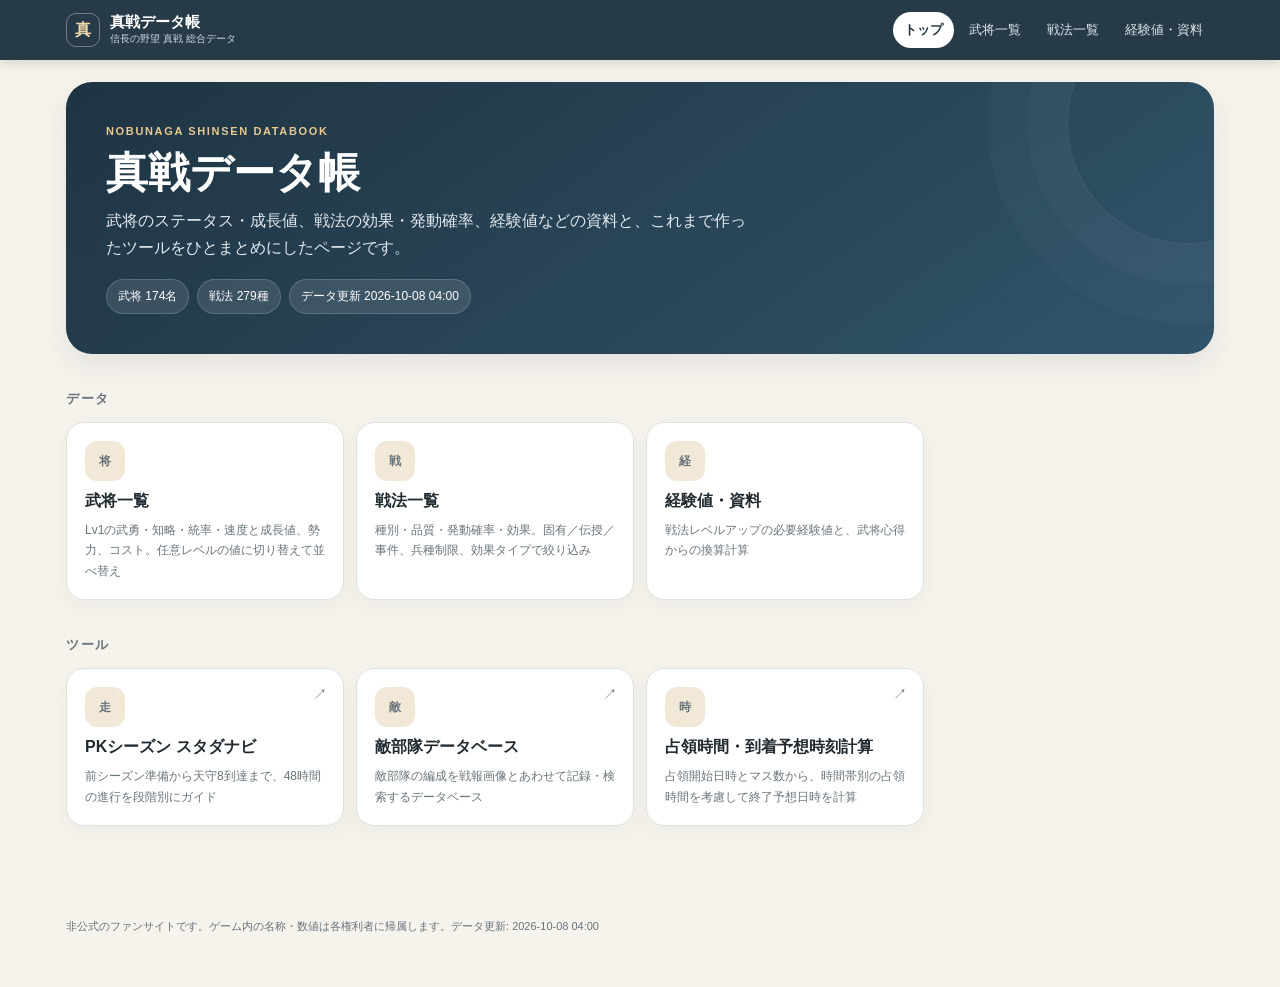
==== index.html @ afe3e524 "Add Shinsen databook portal: generals, tactics, exp reference, tool links Master data from Qookka pu" ====
<!DOCTYPE html>
<html lang="ja">
<head>
<meta charset="utf-8">
<meta name="viewport" content="width=device-width, initial-scale=1, viewport-fit=cover">
<meta name="robots" content="noindex, nofollow">
<meta name="theme-color" content="#1f3443">
<title>真戦データ帳</title>
<meta name="description" content="信長の野望 真戦の武将・戦法データと、攻略ツールへのリンクをまとめた総合ページ。">
<link rel="icon" href="data:image/svg+xml,%3Csvg xmlns=%27http://www.w3.org/2000/svg%27 viewBox=%270 0 64 64%27%3E%3Crect width=%2764%27 height=%2764%27 rx=%2714%27 fill=%27%231f3443%27/%3E%3Ctext x=%2732%27 y=%2745%27 font-size=%2736%27 text-anchor=%27middle%27 fill=%27%23f2d9a8%27 font-weight=%27900%27%3E%E7%9C%9F%3C/text%3E%3C/svg%3E">
<link rel="stylesheet" href="assets/site.css">
</head>
<body>
<main class="wrap">
  <section class="hero">
    <div class="eyebrow">NOBUNAGA SHINSEN DATABOOK</div>
    <h1>真戦データ帳</h1>
    <p>武将のステータス・成長値、戦法の効果・発動確率、経験値などの資料と、これまで作ったツールをひとまとめにしたページです。</p>
    <div class="hero-stats" id="hero-stats"></div>
  </section>

  <h2 class="section-title">データ</h2>
  <div class="tiles">
    <a class="tile" href="generals.html">
      <span class="tile-icon">将</span>
      <strong>武将一覧</strong>
      <span>Lv1の武勇・知略・統率・速度と成長値、勢力、コスト。任意レベルの値に切り替えて並べ替え</span>
    </a>
    <a class="tile" href="tactics.html">
      <span class="tile-icon">戦</span>
      <strong>戦法一覧</strong>
      <span>種別・品質・発動確率・効果。固有／伝授／事件、兵種制限、効果タイプで絞り込み</span>
    </a>
    <a class="tile" href="exp.html">
      <span class="tile-icon">経</span>
      <strong>経験値・資料</strong>
      <span>戦法レベルアップの必要経験値と、武将心得からの換算計算</span>
    </a>
  </div>

  <h2 class="section-title">ツール</h2>
  <div class="tiles" id="tools"></div>
</main>

<script type="module">
import { TOOLS, esc, loadJSON } from "./assets/site.js";

document.getElementById("tools").innerHTML = TOOLS.map((t) => `
  <a class="tile ext" href="${t.url}" target="_blank" rel="noopener">
    <span class="tile-icon">${esc(t.icon)}</span>
    <strong>${esc(t.title)}</strong>
    <span>${esc(t.desc)}</span>
  </a>`).join("");

loadJSON("meta.json").then((m) => {
  document.getElementById("hero-stats").innerHTML = [
    `武将 ${m.heroCount}名`,
    `戦法 ${m.skillCount}種`,
    `データ更新 ${m.generatedAt}`,
  ].map((s) => `<span>${esc(s)}</span>`).join("");
}).catch(() => {});
</script>
</body>
</html>
---- assets/site.css ----
:root{
  --paper:#f6f3ed;--surface:#fff;--surface2:#fafaf8;--ink:#202a30;--muted:#68747b;
  --navy:#1f3443;--navy2:#29495d;--gold:#b38a45;--gold-soft:#f1e8d7;--line:#dde2df;
  --warn:#9c443b;--warn-bg:#fff4f1;--ok:#3c6a56;--ok-bg:#eff7f3;
  --shadow:0 12px 30px rgba(24,39,48,.08);--radius:18px;
  --f-oda:#b3423a;--f-toyotomi:#c08a1e;--f-tokugawa:#3a6b3f;--f-takeda:#9a2f2f;--f-uesugi:#2f5d8a;--f-gun:#5d5f66;
}
*{box-sizing:border-box;min-width:0}
html{scroll-behavior:smooth;overflow-x:hidden}
body{margin:0;background:var(--paper);color:var(--ink);font-family:-apple-system,BlinkMacSystemFont,"Segoe UI","Hiragino Sans","Yu Gothic UI","Yu Gothic",Meiryo,sans-serif;line-height:1.7;-webkit-text-size-adjust:100%}
a{color:inherit}
button,input,select{font:inherit;color:inherit}

/* ---------- topbar ---------- */
.topbar{position:sticky;top:0;z-index:50;background:rgba(31,52,67,.97);color:#fff;padding-top:env(safe-area-inset-top);box-shadow:0 2px 14px rgba(0,0,0,.15)}
.topbar-inner{max-width:1180px;margin:auto;min-height:60px;padding:0 16px;display:flex;align-items:center;gap:14px}
.brand{display:flex;align-items:center;gap:10px;text-decoration:none;flex-shrink:0}
.brand-mark{width:34px;height:34px;border:1px solid rgba(255,255,255,.35);border-radius:10px;display:grid;place-items:center;font-weight:900;color:#f2d9a8}
.brand strong{display:block;font-size:15px;line-height:1.15}
.brand small{display:block;color:#cfd9df;font-size:10px}
.nav{display:flex;gap:4px;margin-left:auto;overflow-x:auto;scrollbar-width:none}
.nav::-webkit-scrollbar{display:none}
.nav a{text-decoration:none;font-size:13px;padding:7px 11px;border-radius:999px;white-space:nowrap;color:#dfe7eb}
.nav a:hover{background:rgba(255,255,255,.1)}
.nav a[aria-current=page]{background:#fff;color:var(--navy);font-weight:800}

/* ---------- layout ---------- */
.wrap{max-width:1180px;margin:auto;padding:22px 16px 80px}
.page-head{margin:6px 0 18px}
.eyebrow{font-size:11px;letter-spacing:.15em;color:var(--gold);font-weight:800}
.page-head h1{font-size:clamp(24px,4vw,32px);line-height:1.2;margin:4px 0 6px}
.page-head p{margin:0;color:var(--muted);font-size:13px}
.card{background:var(--surface);border:1px solid var(--line);border-radius:var(--radius);padding:18px;box-shadow:0 7px 22px rgba(28,42,49,.045)}
.muted{color:var(--muted)}
.small{font-size:12px}
.note{font-size:12px;color:var(--muted);margin-top:10px}
.badge-warn{display:inline-block;font-size:11px;font-weight:800;color:var(--warn);background:var(--warn-bg);border:1px solid #efcfc8;border-radius:999px;padding:1px 8px;vertical-align:middle}

/* ---------- hero (top page) ---------- */
.hero{background:linear-gradient(145deg,#1f3443,#31546a);color:#fff;border-radius:26px;padding:clamp(22px,4vw,40px);box-shadow:var(--shadow);position:relative;overflow:hidden}
.hero:after{content:"";position:absolute;width:240px;height:240px;border:1px solid rgba(255,255,255,.09);border-radius:50%;right:-95px;top:-80px;box-shadow:0 0 0 40px rgba(255,255,255,.025),0 0 0 80px rgba(255,255,255,.02)}
.hero .eyebrow{color:#e8c98f}
.hero h1{font-size:clamp(28px,5vw,42px);line-height:1.15;margin:8px 0 10px;position:relative;z-index:1}
.hero p{margin:0;color:#e3eaee;max-width:640px;position:relative;z-index:1}
.hero-stats{display:flex;flex-wrap:wrap;gap:8px;margin-top:18px;position:relative;z-index:1}
.hero-stats span{background:rgba(255,255,255,.11);border:1px solid rgba(255,255,255,.16);padding:6px 11px;border-radius:999px;font-size:12px}
.section-title{font-size:13px;letter-spacing:.12em;color:var(--muted);font-weight:800;margin:34px 0 12px}
.tiles{display:grid;grid-template-columns:repeat(auto-fill,minmax(250px,1fr));gap:12px}
.tile{display:flex;flex-direction:column;gap:6px;text-decoration:none;background:var(--surface);border:1px solid var(--line);border-radius:var(--radius);padding:18px;box-shadow:0 7px 22px rgba(28,42,49,.045);transition:.15s;position:relative}
.tile:hover{border-color:#c4a56f;transform:translateY(-2px);box-shadow:var(--shadow)}
.tile-icon{width:40px;height:40px;border-radius:12px;background:var(--gold-soft);color:var(--gold);display:grid;place-items:center;font-size:20px;font-weight:900}
.tile strong{font-size:16px}
.tile span{font-size:12px;color:var(--muted)}
.tile.ext:after{content:"↗";position:absolute;right:16px;top:14px;color:var(--muted);font-size:14px}

/* ---------- filters ---------- */
.filters{display:grid;gap:10px;margin-bottom:14px}
.frow{display:flex;flex-wrap:wrap;align-items:center;gap:6px}
.frow > label{font-size:11px;font-weight:800;color:var(--muted);width:52px;flex-shrink:0}
.chip{border:1px solid var(--line);background:var(--surface2);border-radius:999px;padding:4px 11px;font-size:12px;cursor:pointer;line-height:1.5}
.chip:hover{border-color:#c4a56f}
.chip[aria-pressed=true]{background:var(--navy);border-color:var(--navy);color:#fff;font-weight:700}
.search{flex:1;min-width:200px;border:1px solid var(--line);border-radius:12px;padding:8px 12px;background:#fff;font-size:14px}
.search:focus,.chip:focus-visible,select:focus{outline:2px solid var(--gold);outline-offset:1px}
.toolbar{display:flex;flex-wrap:wrap;align-items:center;gap:10px;margin:4px 0 10px}
.count{font-size:12px;color:var(--muted);margin-left:auto}
.lv-ctl{display:flex;align-items:center;gap:8px;font-size:12px;background:#fff;border:1px solid var(--line);border-radius:12px;padding:5px 10px}
.lv-ctl input[type=range]{width:140px;accent-color:var(--navy)}
.lv-ctl output{font-weight:800;min-width:42px}
.seg{display:inline-flex;border:1px solid var(--line);border-radius:10px;overflow:hidden;background:#fff}
.seg button{border:0;background:none;padding:5px 11px;font-size:12px;cursor:pointer}
.seg button[aria-pressed=true]{background:var(--navy);color:#fff;font-weight:700}

/* ---------- table ---------- */
.table-wrap{overflow:auto;border:1px solid var(--line);border-radius:var(--radius);background:#fff;max-height:calc(100vh - 140px)}
table.data{border-collapse:separate;border-spacing:0;width:100%;font-size:13px}
table.data th,table.data td{padding:8px 10px;border-bottom:1px solid #eef0ee;white-space:nowrap;text-align:left}
table.data thead th{position:sticky;top:0;background:#f3f1ec;font-size:11px;color:#4b5960;z-index:2;cursor:pointer;user-select:none}
table.data thead th.num,table.data td.num{text-align:right;font-variant-numeric:tabular-nums}
table.data thead th[aria-sort=ascending]:after{content:" ▲";color:var(--gold)}
table.data thead th[aria-sort=descending]:after{content:" ▼";color:var(--gold)}
table.data tbody tr{cursor:pointer}
table.data tbody tr:hover td{background:#faf7f0}
table.data td.name{font-weight:800;position:sticky;left:0;background:#fff;z-index:1}
table.data thead th.name{position:sticky;left:0;z-index:3}
table.data tbody tr:hover td.name{background:#faf7f0}
td .kana{display:block;font-size:10px;color:var(--muted);font-weight:400;line-height:1.2}
td .growth{font-size:10px;color:var(--muted);margin-left:3px}
.na{color:#b8bfc2}
.stars{color:var(--gold);letter-spacing:-1px;font-size:12px}
.fac{display:inline-block;font-size:11px;font-weight:800;color:#fff;border-radius:6px;padding:1px 7px}
.fac[data-f=織田]{background:var(--f-oda)}.fac[data-f=豊臣]{background:var(--f-toyotomi)}.fac[data-f=徳川]{background:var(--f-tokugawa)}
.fac[data-f=武田]{background:var(--f-takeda)}.fac[data-f=上杉]{background:var(--f-uesugi)}.fac[data-f=群雄]{background:var(--f-gun)}
.hl{background:var(--gold-soft);font-weight:800}

/* ---------- tactic cards ---------- */
.tlist{display:grid;grid-template-columns:repeat(auto-fill,minmax(340px,1fr));gap:10px}
.tcard{background:#fff;border:1px solid var(--line);border-radius:16px;padding:14px 16px;display:flex;flex-direction:column;gap:8px}
.tcard-head{display:flex;align-items:flex-start;gap:10px}
.grade{flex-shrink:0;width:30px;height:30px;border-radius:9px;display:grid;place-items:center;font-weight:900;color:#fff;background:#8b8f94;font-size:14px}
.grade[data-g=S]{background:linear-gradient(145deg,#c79a4b,#9c7432)}
.grade[data-g=A]{background:linear-gradient(145deg,#8a62b8,#6a4596)}
.grade[data-g=B]{background:linear-gradient(145deg,#4f7fb0,#355f8c)}
.tcard h3{margin:0;font-size:16px;line-height:1.3}
.tcard h3 small{display:block;font-size:10px;color:var(--muted);font-weight:400}
.tags{display:flex;flex-wrap:wrap;gap:4px;margin-left:auto;justify-content:flex-end}
.tag{font-size:11px;border-radius:6px;padding:1px 7px;background:#eef1f0;color:#3f4c53;white-space:nowrap}
.tag.kind{background:var(--navy);color:#fff;font-weight:700}
.tag.rate{background:var(--gold-soft);color:#7a5a24;font-weight:800}
.tag.src{background:#fff;border:1px solid var(--line)}
.tdesc{font-size:13px;line-height:1.75;white-space:pre-line}
.tmeta{display:flex;flex-wrap:wrap;gap:4px 14px;font-size:11px;color:var(--muted);border-top:1px dashed var(--line);padding-top:8px}
.tmeta b{color:var(--ink);font-weight:700}
.troops{display:inline-flex;gap:3px}
.troops i{font-style:normal;font-size:10px;border:1px solid var(--line);border-radius:4px;padding:0 4px;color:var(--muted)}
.troops i.on{border-color:var(--navy2);color:var(--navy2);font-weight:800}
.more{border:0;background:none;color:var(--navy2);font-size:12px;cursor:pointer;padding:0;text-align:left;font-weight:700}

/* ---------- dialog ---------- */
dialog{border:0;border-radius:22px;padding:0;max-width:720px;width:calc(100% - 24px);box-shadow:0 30px 80px rgba(0,0,0,.3);color:var(--ink)}
dialog::backdrop{background:rgba(20,30,38,.55)}
.dlg-head{background:linear-gradient(145deg,#1f3443,#31546a);color:#fff;padding:20px 22px;position:relative}
.dlg-head h2{margin:2px 0 4px;font-size:24px}
.dlg-head .kana{color:#cfd9df;font-size:12px}
.dlg-close{position:absolute;right:14px;top:14px;border:1px solid rgba(255,255,255,.35);background:rgba(255,255,255,.1);color:#fff;border-radius:10px;width:36px;height:36px;cursor:pointer;font-size:16px}
.dlg-body{padding:18px 22px 22px;display:grid;gap:18px;max-height:70vh;overflow:auto}
.dlg-body h3{font-size:14px;margin:0 0 8px;padding-left:10px;border-left:3px solid var(--gold)}
.kv{display:flex;flex-wrap:wrap;gap:6px}
.kv span{font-size:12px;background:rgba(255,255,255,.12);border:1px solid rgba(255,255,255,.2);border-radius:999px;padding:2px 10px}
table.mini{border-collapse:collapse;width:100%;font-size:13px}
table.mini th,table.mini td{padding:6px 8px;border-bottom:1px solid #eef0ee;text-align:right;font-variant-numeric:tabular-nums}
table.mini th:first-child,table.mini td:first-child{text-align:left}
table.mini thead th{font-size:11px;color:var(--muted);font-weight:700}
.trait{display:grid;grid-template-columns:52px 1fr;gap:8px;font-size:13px;padding:6px 0;border-bottom:1px solid #eef0ee}
.trait .rk{font-size:11px;font-weight:800;color:var(--gold)}
.trait b{display:block}
.trait p{margin:0;color:#4b5960;font-size:12px}

/* ---------- exp page ---------- */
.grid2{display:grid;grid-template-columns:1fr 1fr;gap:14px}
.calc{display:grid;gap:10px}
.calc-row{display:flex;flex-wrap:wrap;align-items:center;gap:8px;font-size:14px}
.calc select,.calc input[type=number]{border:1px solid var(--line);border-radius:10px;padding:6px 10px;background:#fff;width:auto}
.calc input[type=number]{width:90px}
.result{background:var(--gold-soft);border-radius:14px;padding:14px 16px}
.result .big{font-size:28px;font-weight:900;color:var(--navy)}
.result ul{margin:6px 0 0;padding-left:18px;font-size:13px}

.empty{padding:40px;text-align:center;color:var(--muted)}
footer{max-width:1180px;margin:0 auto;padding:0 16px 40px;font-size:11px;color:var(--muted)}

@media (max-width:760px){
  .topbar-inner{flex-wrap:wrap;padding:8px 12px;gap:6px}
  .nav{margin-left:0;width:100%}
  .brand small{display:none}
  .grid2{grid-template-columns:1fr}
  .tlist{grid-template-columns:1fr}
  .frow > label{width:100%}
  .table-wrap{max-height:none}
}
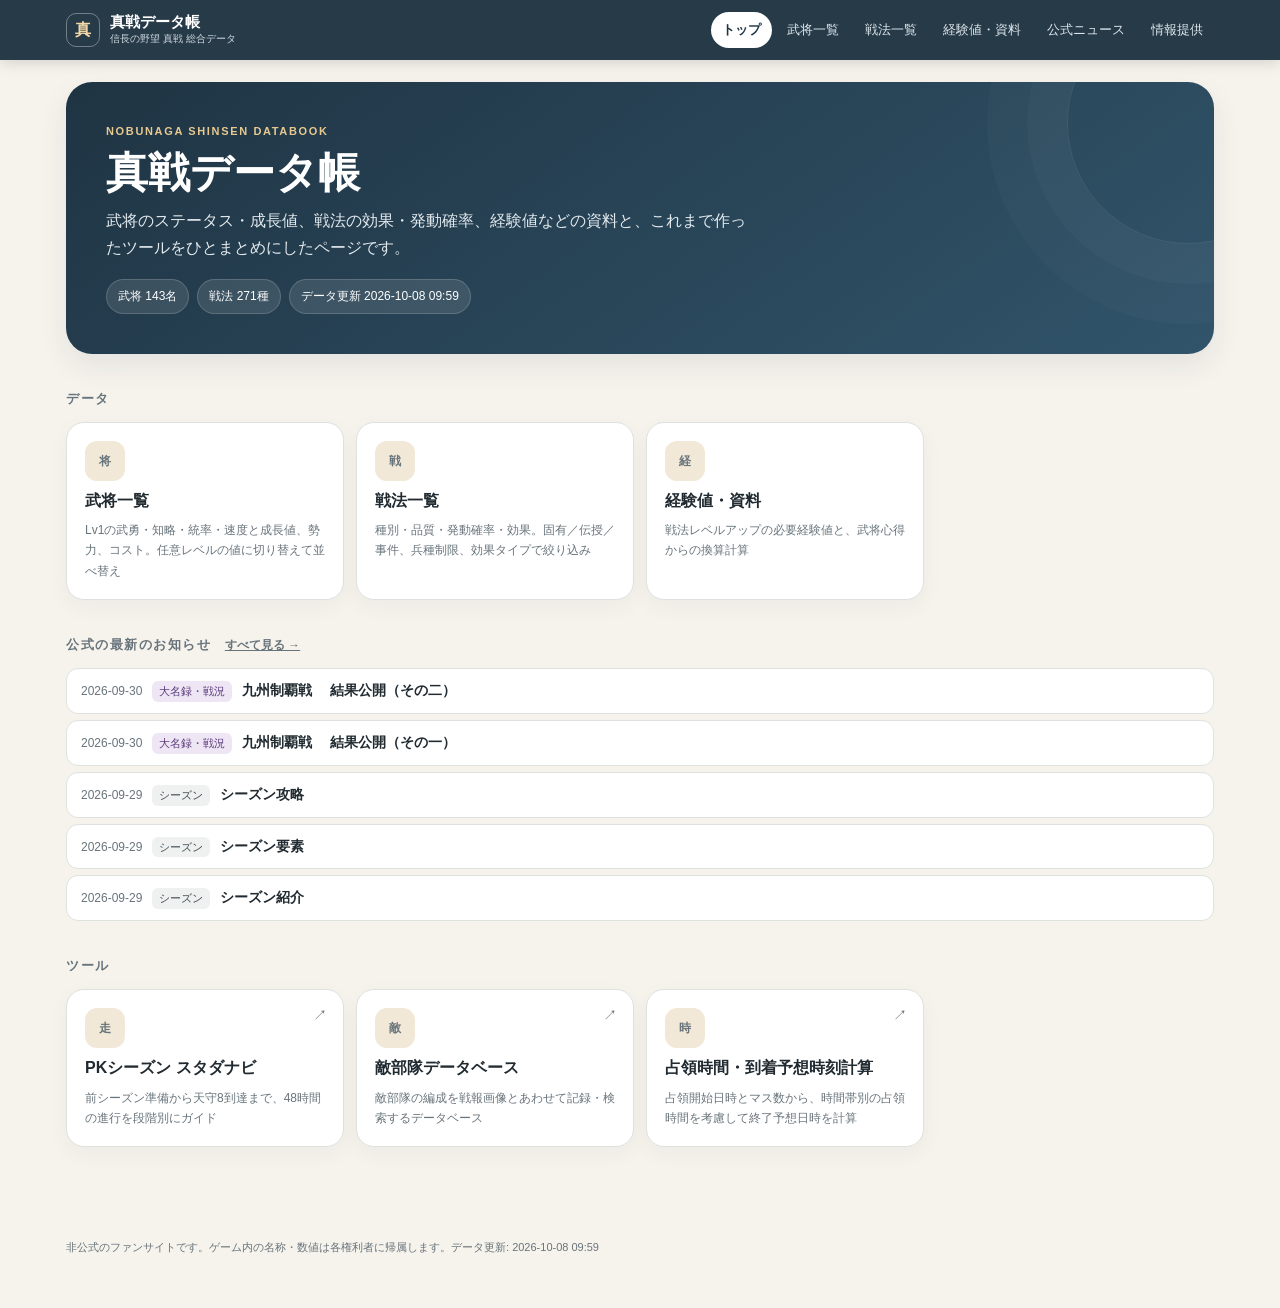
==== commit 43e8a0cf: "Add official news page with daily auto-import - scripts/fetch_news.py pulls articles from the offici" ====
--- a/index.html
+++ b/index.html
@@ -38,6 +38,9 @@
     </a>
   </div>
 
+  <h2 class="section-title">公式の最新のお知らせ <a href="news.html" class="small" style="letter-spacing:0;font-weight:700;margin-left:8px">すべて見る →</a></h2>
+  <div class="home-news" id="home-news"></div>
+
   <h2 class="section-title">ツール</h2>
   <div class="tiles" id="tools"></div>
 </main>
@@ -52,6 +55,11 @@
     <span>${esc(t.desc)}</span>
   </a>`).join("");
 
+loadJSON("news.json").then((list) => {
+  document.getElementById("home-news").innerHTML = list.filter((n) => n.category !== "サーバー予定").slice(0, 5).map((n) => `
+    <a href="news.html#${n.id}"><span class="news-date">${esc(n.date)}</span><span class="tag news-cat" data-c="${esc(n.category)}">${esc(n.category)}</span><span class="news-title">${esc(n.title)}</span></a>`).join("");
+}).catch(() => {});
+
 loadJSON("meta.json").then((m) => {
   document.getElementById("hero-stats").innerHTML = [
     `武将 ${m.heroCount}名`,
--- a/assets/site.css
+++ b/assets/site.css
@@ -87,6 +87,11 @@
 td .kana{display:block;font-size:10px;color:var(--muted);font-weight:400;line-height:1.2}
 td .growth{font-size:10px;color:var(--muted);margin-left:3px}
 .na{color:#b8bfc2}
+.lv50only{color:#9aa3a8;font-style:italic}
+.badge-lv50{display:inline-block;font-size:9px;font-weight:700;color:var(--muted);border:1px solid var(--line);border-radius:4px;padding:0 4px;vertical-align:middle;margin-left:2px}
+.kana-q{color:var(--warn);font-weight:800;margin-left:2px;cursor:help}
+.tag.unofficial{background:var(--warn-bg);color:var(--warn);border:1px solid #efcfc8}
+.toggle{display:inline-flex;align-items:center;gap:6px;font-size:12px;color:var(--muted)}
 .stars{color:var(--gold);letter-spacing:-1px;font-size:12px}
 .fac{display:inline-block;font-size:11px;font-weight:800;color:#fff;border-radius:6px;padding:1px 7px}
 .fac[data-f=織田]{background:var(--f-oda)}.fac[data-f=豊臣]{background:var(--f-toyotomi)}.fac[data-f=徳川]{background:var(--f-tokugawa)}
@@ -142,11 +147,42 @@
 .calc-row{display:flex;flex-wrap:wrap;align-items:center;gap:8px;font-size:14px}
 .calc select,.calc input[type=number]{border:1px solid var(--line);border-radius:10px;padding:6px 10px;background:#fff;width:auto}
 .calc input[type=number]{width:90px}
-.result{background:var(--gold-soft);border-radius:14px;padding:14px 16px}
+.result{background:var(--gold-soft);border-radius:14px;padding:14px 16px;margin-top:12px}
+.calc-table td{vertical-align:middle;cursor:default}
+.calc-table tbody tr:hover td{background:#fff}
+.calc-table input[type=number]{width:64px;border:1px solid var(--line);border-radius:8px;padding:4px 6px;text-align:right;background:#fff}
+.calc-table select{border:1px solid var(--line);border-radius:8px;padding:3px 6px;background:#fff}
+.calc-table tfoot td{background:#f3f1ec;border-top:1px solid var(--line)}
+.calc-table .grade{width:26px;height:26px;font-size:12px}
+.calc-opts{display:flex;flex-wrap:wrap;gap:6px 18px;margin-top:12px}
+.calc-opts #shop{display:flex;flex-wrap:wrap;gap:6px 18px}
+.calc-opts .toggle{font-size:13px;color:var(--ink)}
 .result .big{font-size:28px;font-weight:900;color:var(--navy)}
 .result ul{margin:6px 0 0;padding-left:18px;font-size:13px}
 
 .empty{padding:40px;text-align:center;color:var(--muted)}
+
+/* ---------- report page ---------- */
+.rp-h{margin:0 0 8px;font-size:17px}
+.rp-group{margin-bottom:10px}
+.rp-group .frow{margin-top:4px}
+.rp-form{display:grid;gap:10px}
+.rp-row{display:flex;align-items:center;gap:10px;margin-top:8px}
+.rp-row > span{width:64px;flex-shrink:0;font-size:12px;font-weight:800;color:var(--muted)}
+.rp-row input{flex:1;border:1px solid var(--line);border-radius:10px;padding:8px 10px;background:#fff;font-size:15px}
+.rp-select{flex:1;border:1px solid var(--line);border-radius:10px;padding:8px 10px;background:#fff;font-size:15px}
+.rp-row input:focus{outline:2px solid var(--gold);outline-offset:1px}
+.rp-tags{display:flex;flex-wrap:wrap;align-items:center;gap:6px;margin:4px 0 8px}
+.rp-tags .grade{width:26px;height:26px;font-size:12px}
+.rp-template{background:var(--surface2);border:1px solid var(--line);border-radius:12px;padding:12px 14px;font-size:14px;line-height:1.9;white-space:pre-line}
+.rp-template .slot{display:inline-block;color:#fff;background:var(--navy);border-radius:6px;padding:0 5px;margin:0 1px;font-weight:800}
+.rp-current{margin-top:6px;font-size:13px}
+.rp-current summary{cursor:pointer;color:var(--navy2);font-weight:700;font-size:12px}
+.rp-out{width:100%;font:13px/1.7 ui-monospace,Consolas,"Yu Gothic",monospace;border:1px solid var(--line);border-radius:12px;padding:10px 12px;background:#fbfaf7;white-space:pre-wrap;margin:0;resize:vertical}
+.rp-actions{display:flex;align-items:center;gap:12px;margin-top:10px}
+.rp-btn{border:0;background:var(--navy);color:#fff;border-radius:12px;padding:10px 22px;font-weight:800;cursor:pointer;font-size:15px}
+.rp-btn:disabled{opacity:.4;cursor:default}
+.tag.ok{background:var(--ok-bg);color:var(--ok);border:1px solid #cfe5d8;font-weight:700}
 footer{max-width:1180px;margin:0 auto;padding:0 16px 40px;font-size:11px;color:var(--muted)}
 
 @media (max-width:760px){
@@ -158,3 +194,26 @@
   .frow > label{width:100%}
   .table-wrap{max-height:none}
 }
+
+/* ---------- news ---------- */
+.news-list{display:grid;gap:8px}
+.news-item{background:#fff;border:1px solid var(--line);border-radius:14px;overflow:hidden}
+.news-head{all:unset;box-sizing:border-box;display:flex;flex-wrap:wrap;align-items:center;gap:6px 10px;width:100%;padding:12px 14px;cursor:pointer}
+.news-head:hover{background:#faf7f0}
+.news-head:focus-visible{outline:2px solid var(--gold);outline-offset:-2px}
+.news-date{font-size:12px;color:var(--muted);font-variant-numeric:tabular-nums}
+.news-title{font-weight:800;font-size:14px;flex:1 1 260px}
+.news-cat[data-c=メンテナンス]{background:#e4ecf3;color:#28506f}
+.news-cat[data-c=武将・戦法]{background:var(--gold-soft);color:#7a5a24}
+.news-cat[data-c=大名録・戦況]{background:#efe6f5;color:#5b3a7a}
+.news-cat[data-c=イベント]{background:var(--ok-bg);color:var(--ok)}
+.news-sum{margin:-6px 14px 10px;font-size:12px;color:var(--muted)}
+.news-body{border-top:1px dashed var(--line);padding:12px 14px}
+.news-html{font-size:14px;line-height:1.8;overflow-wrap:anywhere}
+.news-html p{margin:0 0 10px}
+.news-html img{display:block;max-width:100%;height:auto;margin:8px auto;border-radius:6px}
+.news-html table{border-collapse:collapse;font-size:12px;display:block;overflow-x:auto}
+.news-html td,.news-html th{border:1px solid var(--line);padding:4px 6px}
+.home-news{display:grid;gap:6px}
+.home-news a{display:flex;gap:10px;align-items:baseline;text-decoration:none;background:#fff;border:1px solid var(--line);border-radius:12px;padding:10px 14px}
+.home-news a:hover{border-color:#c4a56f}
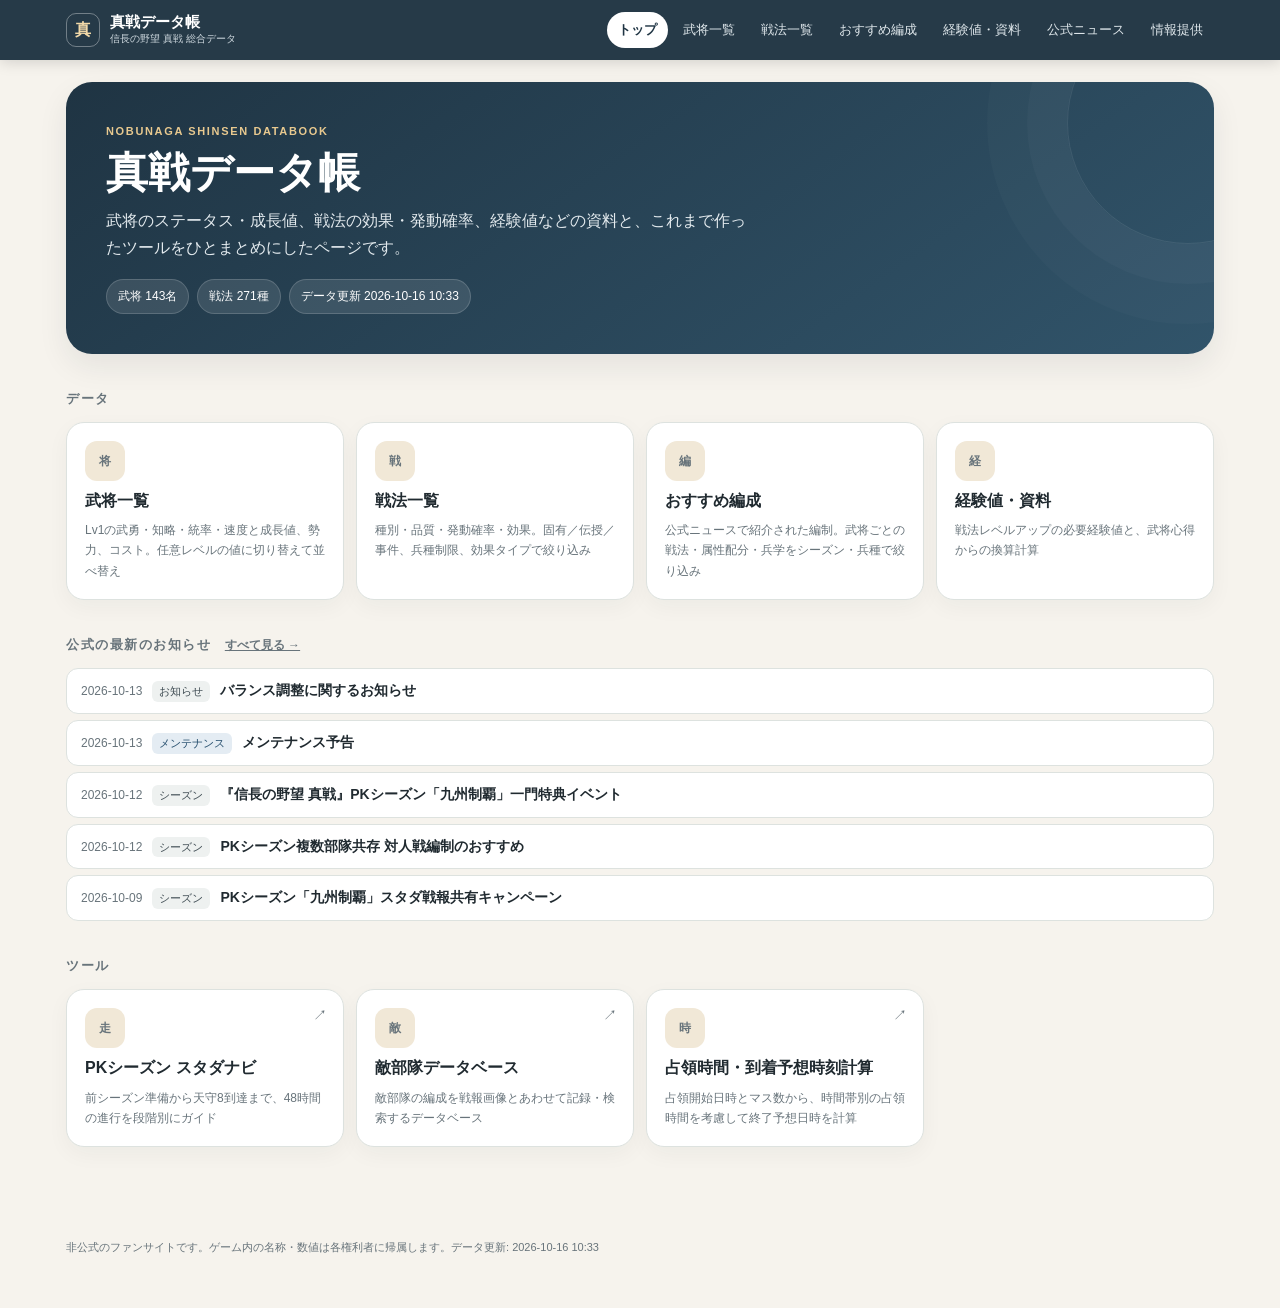
==== commit 429d2130: "Add recommended formations page and official per-general recommended tactics Transcribe the 新武将徹底解説 " ====
--- a/index.html
+++ b/index.html
@@ -30,6 +30,11 @@
       <span class="tile-icon">戦</span>
       <strong>戦法一覧</strong>
       <span>種別・品質・発動確率・効果。固有／伝授／事件、兵種制限、効果タイプで絞り込み</span>
+    </a>
+    <a class="tile" href="formations.html">
+      <span class="tile-icon">編</span>
+      <strong>おすすめ編成</strong>
+      <span>公式ニュースで紹介された編制。武将ごとの戦法・属性配分・兵学をシーズン・兵種で絞り込み</span>
     </a>
     <a class="tile" href="exp.html">
       <span class="tile-icon">経</span>
--- a/assets/site.css
+++ b/assets/site.css
@@ -209,6 +209,7 @@
 .news-cat[data-c=イベント]{background:var(--ok-bg);color:var(--ok)}
 .news-sum{margin:-6px 14px 10px;font-size:12px;color:var(--muted)}
 .news-body{border-top:1px dashed var(--line);padding:12px 14px}
+.news-img-bar{margin-bottom:12px}
 .news-html{font-size:14px;line-height:1.8;overflow-wrap:anywhere}
 .news-html p{margin:0 0 10px}
 .news-html img{display:block;max-width:100%;height:auto;margin:8px auto;border-radius:6px}
@@ -217,3 +218,61 @@
 .home-news{display:grid;gap:6px}
 .home-news a{display:flex;gap:10px;align-items:baseline;text-decoration:none;background:#fff;border:1px solid var(--line);border-radius:12px;padding:10px 14px}
 .home-news a:hover{border-color:#c4a56f}
+
+/* ---------- limited / adjustments ---------- */
+.tag.limited{background:#f6e7ec;color:#8a2f4b;font-weight:700}
+.badge-lim{display:inline-block;font-size:9px;font-weight:800;color:#8a2f4b;background:#f6e7ec;border-radius:4px;padding:0 4px;vertical-align:middle;margin-left:2px}
+.adjust{display:block;font-size:12px;color:#7a4b12;background:#fff6e5;border:1px solid #f1dcb4;border-radius:8px;padding:5px 8px;text-decoration:none}
+.adjust:hover{border-color:#d9b06c}
+
+/* ---------- mobile layout fixes ---------- */
+/* タグ・チップ・メニューは縮めない（入りきらなければ次の行に回す） */
+.tag,.chip,.badge-warn,.badge-lv50,.badge-lim,.fac,.news-date,.nav a{flex-shrink:0;white-space:nowrap}
+.home-news a{flex-wrap:wrap;row-gap:4px}
+.home-news .news-title{flex:1 1 200px}
+@media (max-width:760px){
+  /* メニューは横スクロールではなく 3列×2段 のボタンにする */
+  .nav{display:grid;grid-template-columns:repeat(4,1fr);gap:4px;overflow:visible;padding-bottom:4px}
+  .nav a{text-align:center;padding:6px 2px;font-size:12px;border:1px solid rgba(255,255,255,.18)}
+  .tcard-head{flex-wrap:wrap}
+  .tcard-head .tags{margin-left:0;justify-content:flex-start;width:100%}
+}
+@media (max-width:760px){
+  .topbar{position:static}
+}
+.rp-row .search{min-width:0}
+
+/* ---------- recommendations ---------- */
+.rec-top{display:flex;flex-wrap:wrap;gap:6px}
+.rec-item{display:inline-flex;align-items:center;gap:3px}
+.rec-item i{font-style:normal;font-size:11px;color:var(--muted)}
+.rec-note{padding:8px 10px;border:1px solid var(--line);border-radius:8px;background:var(--surface2);margin-bottom:8px}
+.rec-tac{display:inline-flex;align-items:center;gap:4px;text-decoration:none;background:#f4f1ea;border:1px solid var(--line);border-radius:8px;padding:2px 8px;font-size:13px;font-weight:700;white-space:nowrap}
+.rec-tac:hover{border-color:#c4a56f}
+.rec-tac .g{font-size:10px;color:#fff;border-radius:4px;padding:0 4px;background:#8b8f94}
+.rec-tac .g[data-g=S]{background:#b0853c}.rec-tac .g[data-g=A]{background:#7a55a6}.rec-tac .g[data-g=B]{background:#466f9c}
+.rec-detail{margin-top:10px}
+.rec-detail summary{cursor:pointer;color:var(--navy2);font-weight:700;font-size:13px}
+.rec-card{border:1px solid var(--line);border-radius:12px;padding:10px 12px;margin-top:8px;background:#fcfbf8}
+.rec-head{display:flex;flex-wrap:wrap;align-items:center;gap:6px;margin-bottom:6px}
+.rec-table th{width:68px;white-space:nowrap;font-size:11px;color:var(--muted);font-weight:700;vertical-align:top}
+.rec-table td{text-align:left!important;line-height:1.9}
+@media (max-width:360px){
+  .dlg-body{padding:14px 12px 18px}
+  .dlg-body table.mini th,.dlg-body table.mini td{padding:5px 3px;font-size:12px}
+}
+
+/* ---------- formations page ---------- */
+.fm-list{display:grid;gap:12px}
+.fm-card{background:#fff;border:1px solid var(--line);border-radius:16px;padding:14px 16px;display:grid;gap:10px}
+.fm-head{display:flex;flex-wrap:wrap;align-items:center;gap:6px 10px}
+.fm-head h3{margin:0;font-size:17px}
+.fm-head .tags{margin-left:auto}
+.fm-members{display:grid;grid-template-columns:repeat(3,1fr);gap:8px}
+.fm-member{border:1px solid var(--line);border-radius:12px;padding:8px 10px;background:#fcfbf8;min-width:0}
+.fm-name{display:flex;align-items:center;gap:6px;font-weight:800;font-size:15px;margin-bottom:4px}
+.fm-name a{text-decoration:none}
+.fm-name a:hover{text-decoration:underline}
+.fm-or{color:var(--muted);margin:0 2px}
+.fm-member .rec-tac{margin:1px 0}
+@media (max-width:900px){.fm-members{grid-template-columns:1fr}}
